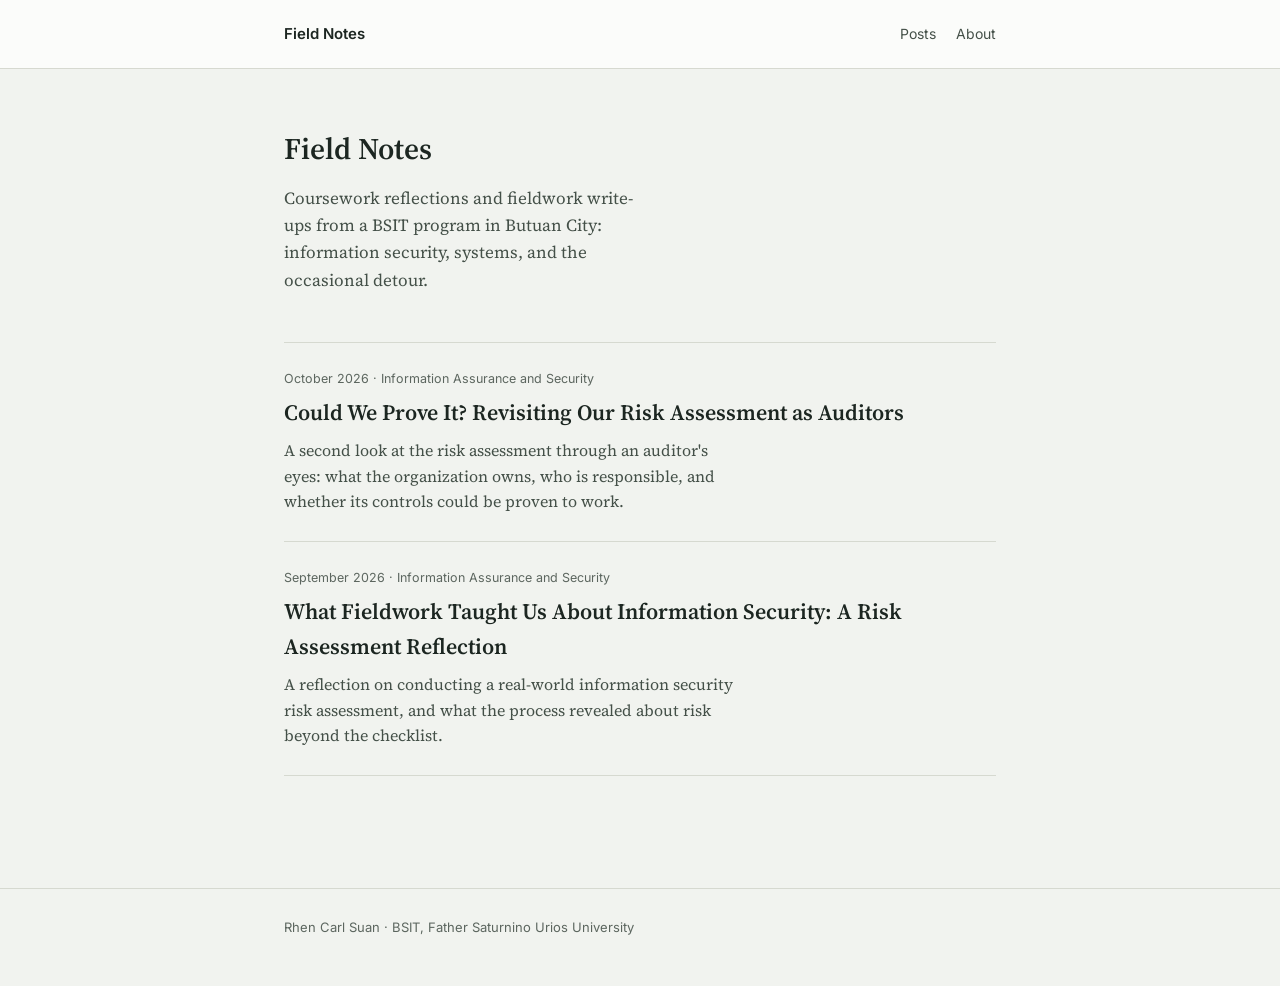
==== index.html @ 27427562 "Initial commit" ====
<!DOCTYPE html>
<html lang="en">
<head>
<meta charset="UTF-8">
<meta name="viewport" content="width=device-width, initial-scale=1.0">
<title>Field Notes | Rhen Carl Suan</title>
<meta name="description" content="Notes and reflections from BSIT coursework and fieldwork.">
<link rel="stylesheet" href="assets/style.css">
</head>
<body>

<header class="site-header">
  <div class="site-header__inner">
    <a class="site-title" href="index.html">Field Notes</a>
    <nav class="site-nav">
      <a href="index.html">Posts</a>
      <a href="about.html">About</a>
    </nav>
  </div>
</header>

<main class="index-main">
  <div class="index-intro">
    <h1>Field Notes</h1>
    <p>Coursework reflections and fieldwork write-ups from a BSIT program in Butuan City: information security, systems, and the occasional detour.</p>
  </div>

  <div class="post-list">
    <a class="post-card" href="posts/auditors-view.html">
      <div class="post-card__meta">October 2026 · Information Assurance and Security</div>
      <h2 class="post-card__title">Could We Prove It? Revisiting Our Risk Assessment as Auditors</h2>
      <p class="post-card__excerpt">A second look at the risk assessment through an auditor's eyes: what the organization owns, who is responsible, and whether its controls could be proven to work.</p>
    </a>

    <a class="post-card" href="posts/risk-assessment-fieldwork.html">
      <div class="post-card__meta">September 2026 · Information Assurance and Security</div>
      <h2 class="post-card__title">What Fieldwork Taught Us About Information Security: A Risk Assessment Reflection</h2>
      <p class="post-card__excerpt">A reflection on conducting a real-world information security risk assessment, and what the process revealed about risk beyond the checklist.</p>
    </a>
  </div>
</main>

<footer class="site-footer">
  <div class="site-footer__inner">Rhen Carl Suan · BSIT, Father Saturnino Urios University</div>
</footer>

</body>
</html>
---- assets/style.css ----
@import url('https://fonts.googleapis.com/css2?family=Source+Serif+4:ital,opsz,wght@0,8..60,400;0,8..60,600;1,8..60,400&family=Inter:wght@400;500;600&display=swap');

:root {
  --paper: #F1F3EF;
  --paper-raised: #FBFCFA;
  --ink: #1C2621;
  --ink-soft: #445048;
  --muted: #5C665F;
  --accent: #3C6B4E;
  --line: #D6D9D0;
  --serif: 'Source Serif 4', Georgia, 'Times New Roman', serif;
  --sans: 'Inter', -apple-system, BlinkMacSystemFont, 'Segoe UI', sans-serif;
}

* { box-sizing: border-box; }
html { -webkit-font-smoothing: antialiased; }

body {
  margin: 0;
  background: var(--paper);
  color: var(--ink);
  font-family: var(--serif);
  line-height: 1.6;
}

a { color: var(--accent); text-decoration-thickness: 1px; text-underline-offset: 3px; }
a:hover { color: var(--ink); }
a:focus-visible { outline: 2px solid var(--accent); outline-offset: 3px; }

.site-header { border-bottom: 1px solid var(--line); background: var(--paper-raised); }
.site-header__inner {
  max-width: 760px; margin: 0 auto; padding: 22px 24px;
  display: flex; align-items: baseline; justify-content: space-between; gap: 16px;
}
.site-title { font-family: var(--sans); font-weight: 600; font-size: 15px; color: var(--ink); text-decoration: none; }
.site-title:hover { color: var(--accent); }
.site-nav { display: flex; gap: 20px; font-family: var(--sans); font-size: 14px; }
.site-nav a { color: var(--ink-soft); text-decoration: none; }
.site-nav a:hover { color: var(--accent); }

.site-footer { border-top: 1px solid var(--line); margin-top: 72px; }
.site-footer__inner {
  max-width: 760px; margin: 0 auto; padding: 28px 24px 48px;
  font-family: var(--sans); font-size: 13px; color: var(--muted);
}

.index-main { max-width: 760px; margin: 0 auto; padding: 56px 24px 40px; }
.index-intro { max-width: 46ch; margin-bottom: 48px; }
.index-intro h1 { font-size: 30px; font-weight: 600; margin: 0 0 12px; }
.index-intro p { color: var(--ink-soft); font-size: 17px; margin: 0; }

.post-list { border-top: 1px solid var(--line); }
.post-card { display: block; padding: 26px 0; border-bottom: 1px solid var(--line); text-decoration: none; color: inherit; }
.post-card:hover .post-card__title { color: var(--accent); }
.post-card__meta { font-family: var(--sans); font-size: 12.5px; color: var(--muted); margin-bottom: 6px; }
.post-card__title { font-size: 22px; font-weight: 600; margin: 0 0 8px; color: var(--ink); }
.post-card__excerpt { color: var(--ink-soft); font-size: 16px; margin: 0; max-width: 58ch; }

.article-main { max-width: 680px; margin: 0 auto; padding: 52px 24px 24px; }
.article-meta { font-family: var(--sans); font-size: 13px; color: var(--muted); margin-bottom: 18px; }
.article-meta .dot { margin: 0 8px; color: var(--line); }
.article-title { font-size: 34px; line-height: 1.2; font-weight: 600; margin: 0 0 18px; }
.article-standfirst {
  font-size: 19px; color: var(--ink-soft); font-style: italic;
  margin: 0 0 32px; padding-bottom: 28px; border-bottom: 1px solid var(--line);
}
.article-body h2 { font-size: 22px; font-weight: 600; margin: 44px 0 16px; }
.article-body p { font-size: 18px; margin: 0 0 20px; }

.confidentiality-note {
  font-family: var(--sans); font-size: 13.5px; color: var(--ink-soft);
  background: var(--paper-raised); border: 1px solid var(--line); border-left: 3px solid var(--accent);
  padding: 14px 18px; margin: 0 0 36px;
}
.confidentiality-note strong { color: var(--ink); }

.references { margin-top: 56px; padding-top: 28px; border-top: 1px solid var(--line); }
.references h2 { font-family: var(--sans); font-size: 13px; font-weight: 600; color: var(--muted); margin: 0 0 20px; }
.references ol { list-style: none; margin: 0; padding: 0; }
.references li { font-size: 16px; padding-left: 2em; text-indent: -2em; margin-bottom: 16px; color: var(--ink-soft); word-break: break-word; }
.references a { color: var(--ink-soft); }
.references a:hover { color: var(--accent); }

.byline-block {
  margin-top: 48px; padding-top: 24px; border-top: 1px solid var(--line);
  font-family: var(--sans); font-size: 13.5px; color: var(--muted);
}

@media (max-width: 560px) {
  .article-title { font-size: 27px; }
  .article-body p { font-size: 17px; }
  .index-intro h1 { font-size: 25px; }
}
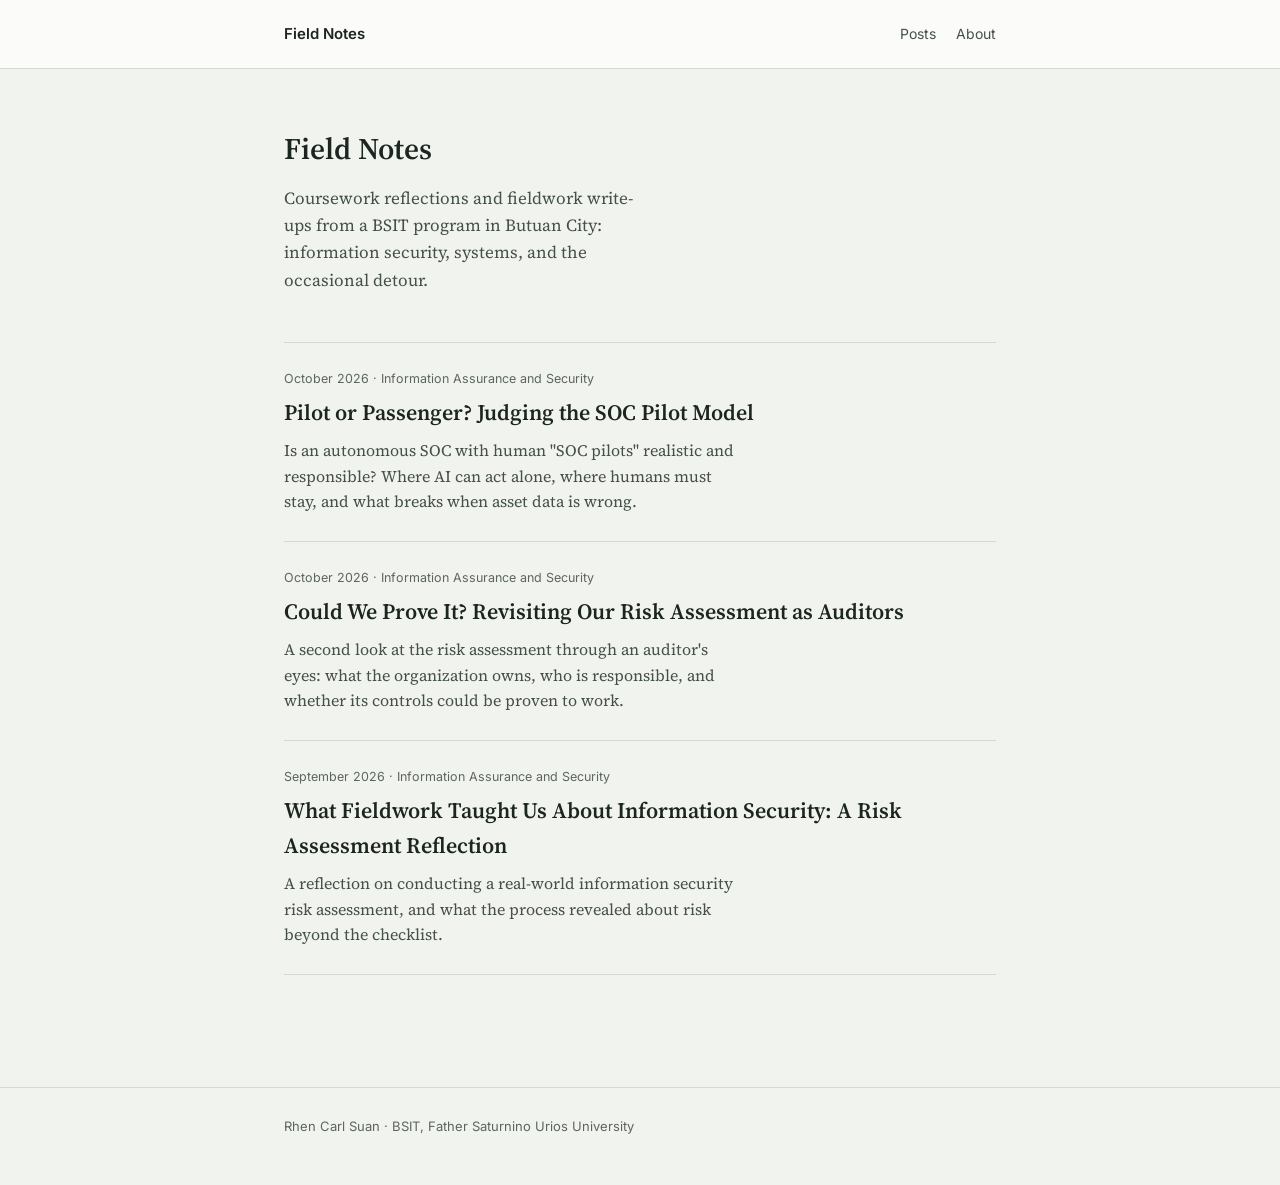
==== commit fb47c69f: "Add soc pilot post" ====
--- a/index.html
+++ b/index.html
@@ -26,6 +26,12 @@
   </div>
 
   <div class="post-list">
+    <a class="post-card" href="posts/soc-pilot.html">
+      <div class="post-card__meta">October 2026 · Information Assurance and Security</div>
+      <h2 class="post-card__title">Pilot or Passenger? Judging the SOC Pilot Model</h2>
+      <p class="post-card__excerpt">Is an autonomous SOC with human "SOC pilots" realistic and responsible? Where AI can act alone, where humans must stay, and what breaks when asset data is wrong.</p>
+    </a>
+
     <a class="post-card" href="posts/auditors-view.html">
       <div class="post-card__meta">October 2026 · Information Assurance and Security</div>
       <h2 class="post-card__title">Could We Prove It? Revisiting Our Risk Assessment as Auditors</h2>
